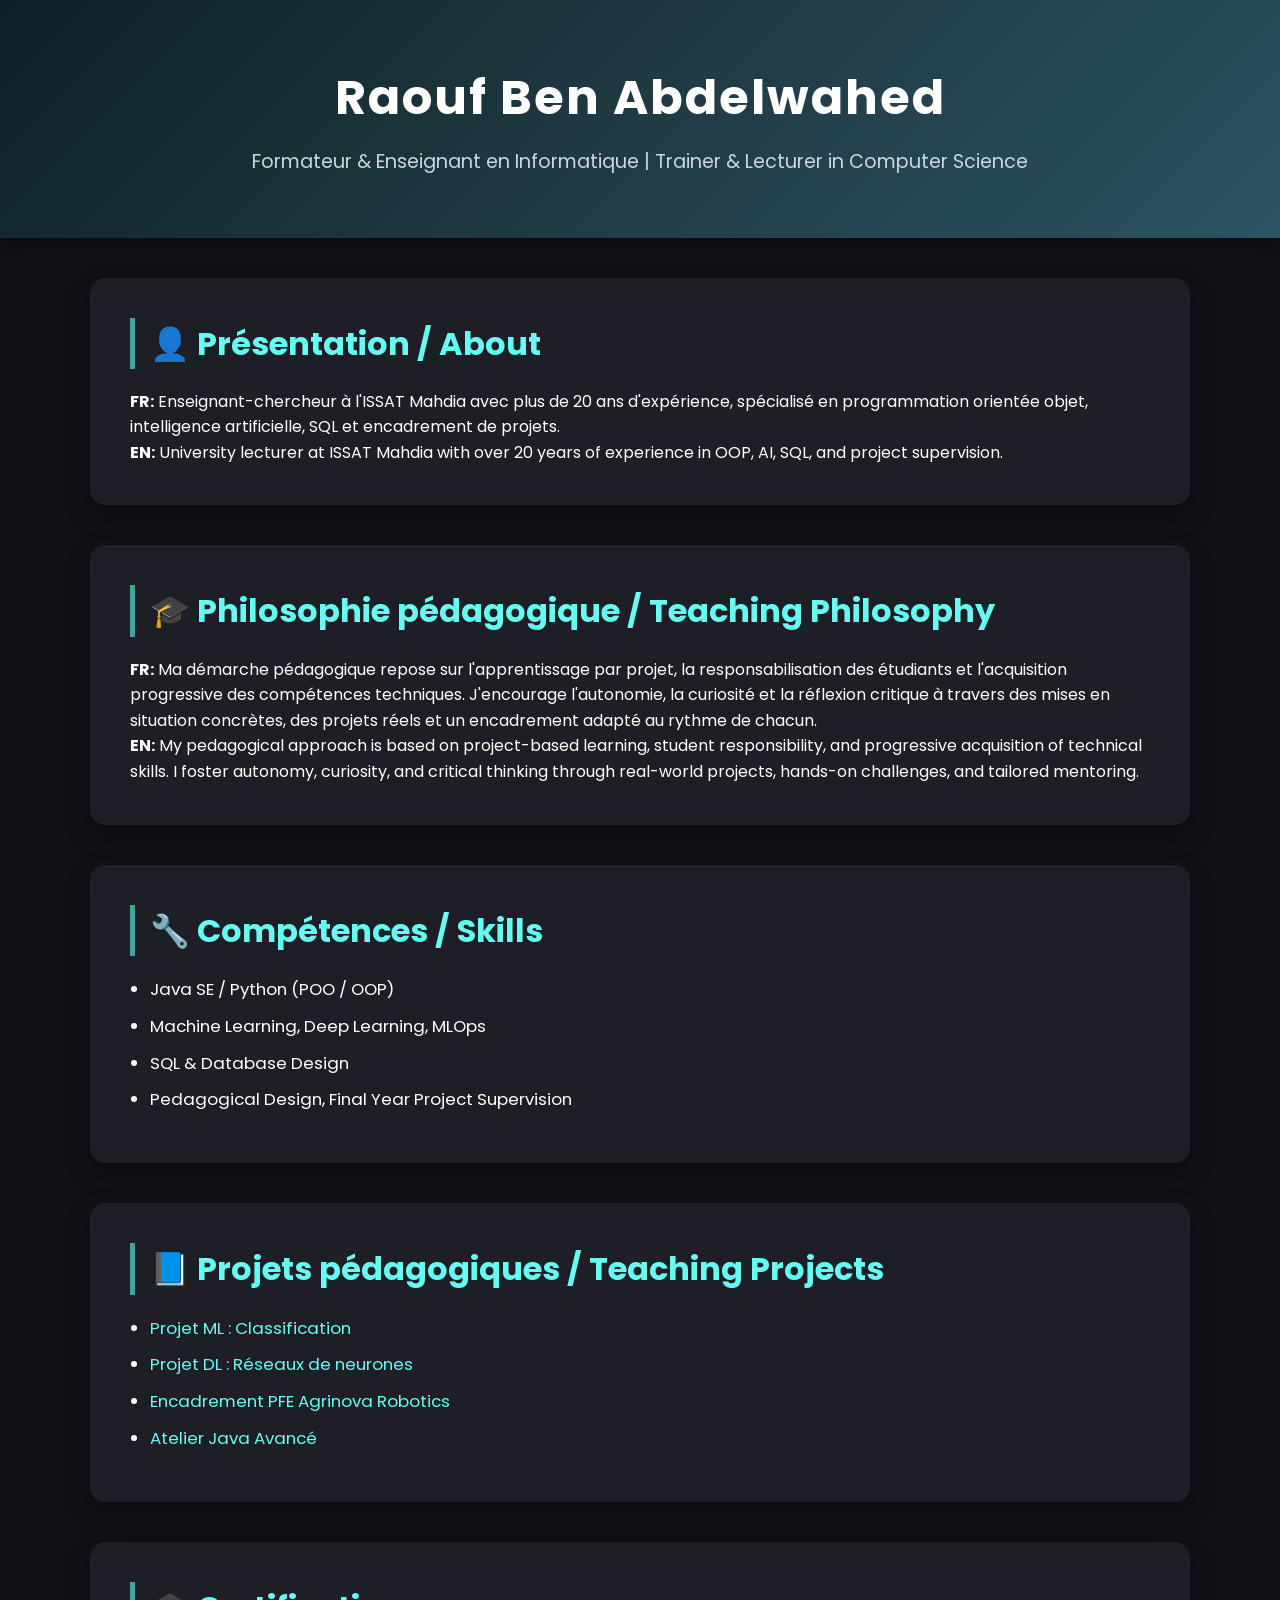
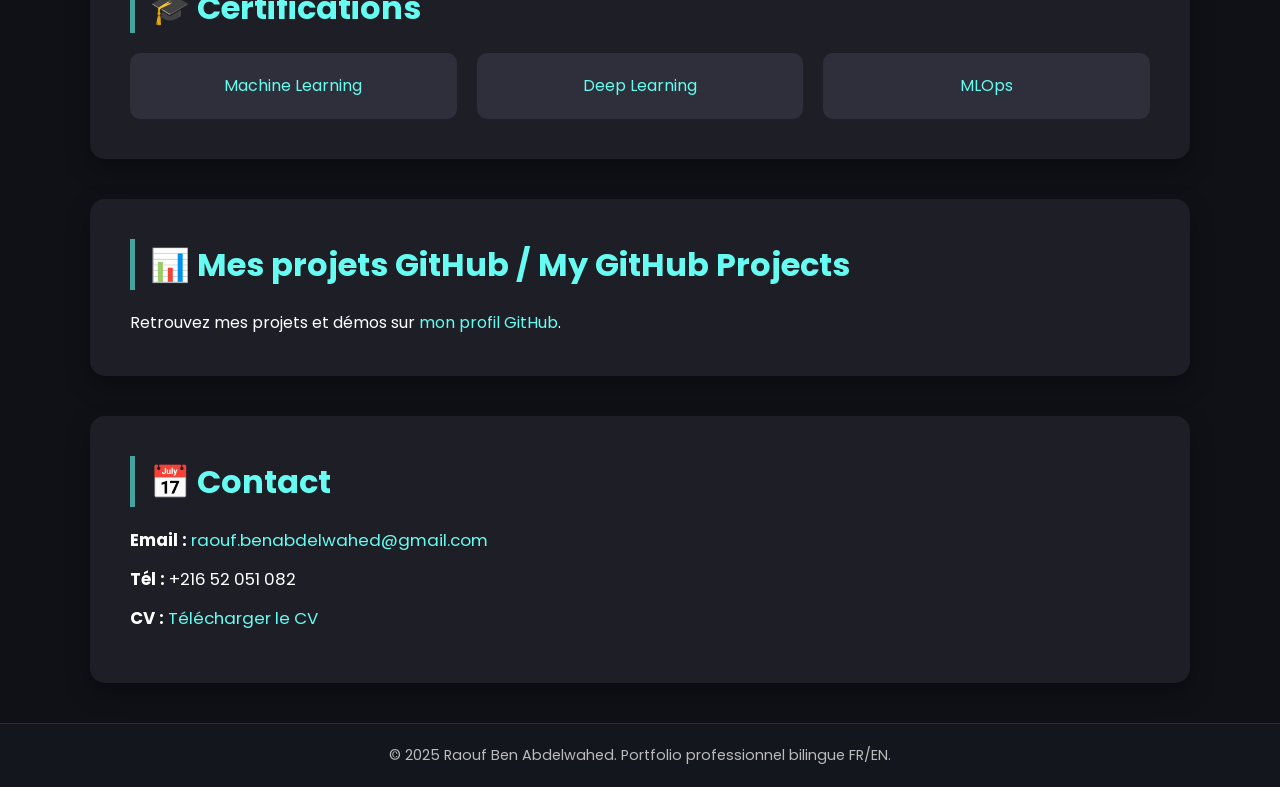
==== index.html @ 5d16b305 "Update index.html" ====
<!DOCTYPE html>
<html lang="fr">
<head>
  <meta charset="UTF-8">
  <meta name="viewport" content="width=device-width, initial-scale=1.0">
  <title>Raouf Ben Abdelwahed - Portfolio</title>
  <link href="https://fonts.googleapis.com/css2?family=Poppins:wght@300;500;700&display=swap" rel="stylesheet">
  <link rel="stylesheet" href="styles.css">
</head>
<body>
  <header>
    <h1>Raouf Ben Abdelwahed</h1>
    <p>Formateur & Enseignant en Informatique | Trainer & Lecturer in Computer Science</p>
  </header>

  <section>
    <h2>👤 Présentation / About</h2>
    <p><strong>FR:</strong> Enseignant-chercheur à l'ISSAT Mahdia avec plus de 20 ans d'expérience, spécialisé en programmation orientée objet, intelligence artificielle, SQL et encadrement de projets.</p>
    <p><strong>EN:</strong> University lecturer at ISSAT Mahdia with over 20 years of experience in OOP, AI, SQL, and project supervision.</p>
  </section>

  <section>
    <h2>🎓 Philosophie pédagogique / Teaching Philosophy</h2>
    <p><strong>FR:</strong> Ma démarche pédagogique repose sur l'apprentissage par projet, la responsabilisation des étudiants et l'acquisition progressive des compétences techniques. J'encourage l'autonomie, la curiosité et la réflexion critique à travers des mises en situation concrètes, des projets réels et un encadrement adapté au rythme de chacun.</p>
    <p><strong>EN:</strong> My pedagogical approach is based on project-based learning, student responsibility, and progressive acquisition of technical skills. I foster autonomy, curiosity, and critical thinking through real-world projects, hands-on challenges, and tailored mentoring.</p>
  </section>

  <section>
    <h2>🔧 Compétences / Skills</h2>
    <ul>
      <li>Java SE / Python (POO / OOP)</li>
      <li>Machine Learning, Deep Learning, MLOps</li>
      <li>SQL & Database Design</li>
      <li>Pedagogical Design, Final Year Project Supervision</li>
    </ul>
  </section>

  <section>
    <h2>📘 Projets pédagogiques / Teaching Projects</h2>
    <ul>
      <li><a href="Certifications/Raouf-Ben-Abdelwahed-ML.pdf">Projet ML : Classification</a></li>
      <li><a href="Certifications/Raouf-Ben-Abdelwahed-DL.pdf">Projet DL : Réseaux de neurones</a></li>
      <li><a href="Encadrement des Projets de Fin d'Etude/PFE Agrinova_Robotics.pdf">Encadrement PFE Agrinova Robotics</a></li>
      <li><a href="Supports de cours et d'ateliers pratiques/Atelier 3_ JAVA.pdf">Atelier Java Avancé</a></li>
    </ul>
  </section>

  <section>
    <h2>🎓 Certifications</h2>
    <div class="grid">
      <div><a href="Certifications/Raouf-Ben-Abdelwahed-ML.pdf">Machine Learning</a></div>
      <div><a href="Certifications/Raouf-Ben-Abdelwahed-DL.pdf">Deep Learning</a></div>
      <div><a href="Certifications/Raouf-Ben-Abdelwahed-ML_OPS.pdf">MLOps</a></div>
    </div>
  </section>

  <section>
    <h2>📊 Mes projets GitHub / My GitHub Projects</h2>
    <p>Retrouvez mes projets et démos sur <a href="https://github.com/raouf-benabdelwahed" target="_blank">mon profil GitHub</a>.</p>
  </section>

  <section>
    <h2>📅 Contact</h2>
    <div class="contact-info">
      <p><strong>Email :</strong> <a href="mailto:raouf.benabdelwahed@gmail.com">raouf.benabdelwahed@gmail.com</a></p>
      <p><strong>Tél :</strong> +216 52 051 082</p>
      <p><strong>CV :</strong> <a href="CV_Raouf_Ben_Abdelwahed.docx.pdf">Télécharger le CV</a></p>
    </div>
  </section>

  <footer>
    &copy; 2025 Raouf Ben Abdelwahed. Portfolio professionnel bilingue FR/EN.
  </footer>
</body>
</html>
---- styles.css ----
/* Portfolio Styling - Dark Theme Modern */

* {
  box-sizing: border-box;
  margin: 0;
  padding: 0;
}

body {
  font-family: 'Poppins', sans-serif;
  background: #0f1117;
  color: #ffffff;
  line-height: 1.6;
}

header {
  background: linear-gradient(135deg, #0f2027, #203a43, #2c5364);
  color: white;
  padding: 60px 20px;
  text-align: center;
  box-shadow: 0 4px 12px rgba(0, 0, 0, 0.4);
}

header h1 {
  font-size: 3rem;
  margin-bottom: 10px;
  letter-spacing: 2px;
}

header p {
  font-size: 1.2rem;
  color: #cbd5e1;
}

section {
  max-width: 1100px;
  background: #1e1f26;
  margin: 40px auto;
  padding: 40px;
  border-radius: 15px;
  box-shadow: 0 10px 25px rgba(0, 0, 0, 0.3);
  transition: transform 0.3s ease;
}

section:hover {
  transform: translateY(-3px);
}

h2 {
  font-size: 2rem;
  margin-bottom: 20px;
  color: #66fcf1;
  border-left: 5px solid #45a29e;
  padding-left: 15px;
}

ul {
  margin: 20px 0 0 20px;
}

ul li {
  margin-bottom: 10px;
  font-size: 1.05rem;
}

a {
  color: #66fcf1;
  text-decoration: none;
  transition: all 0.3s ease;
}

a:hover {
  color: #ffffff;
  text-decoration: underline;
}

.grid {
  display: flex;
  flex-wrap: wrap;
  gap: 20px;
  margin-top: 20px;
}

.grid div {
  flex: 1 1 30%;
  background: #2e2f3a;
  padding: 20px;
  border-radius: 10px;
  text-align: center;
  transition: background 0.3s ease;
}

.grid div:hover {
  background: #3c3f4e;
}

footer {
  text-align: center;
  padding: 20px;
  background: #13161c;
  color: #bbb;
  font-size: 0.9rem;
  border-top: 1px solid #2c2f38;
}

.contact-info p {
  margin-bottom: 12px;
  font-size: 1.05rem;
}
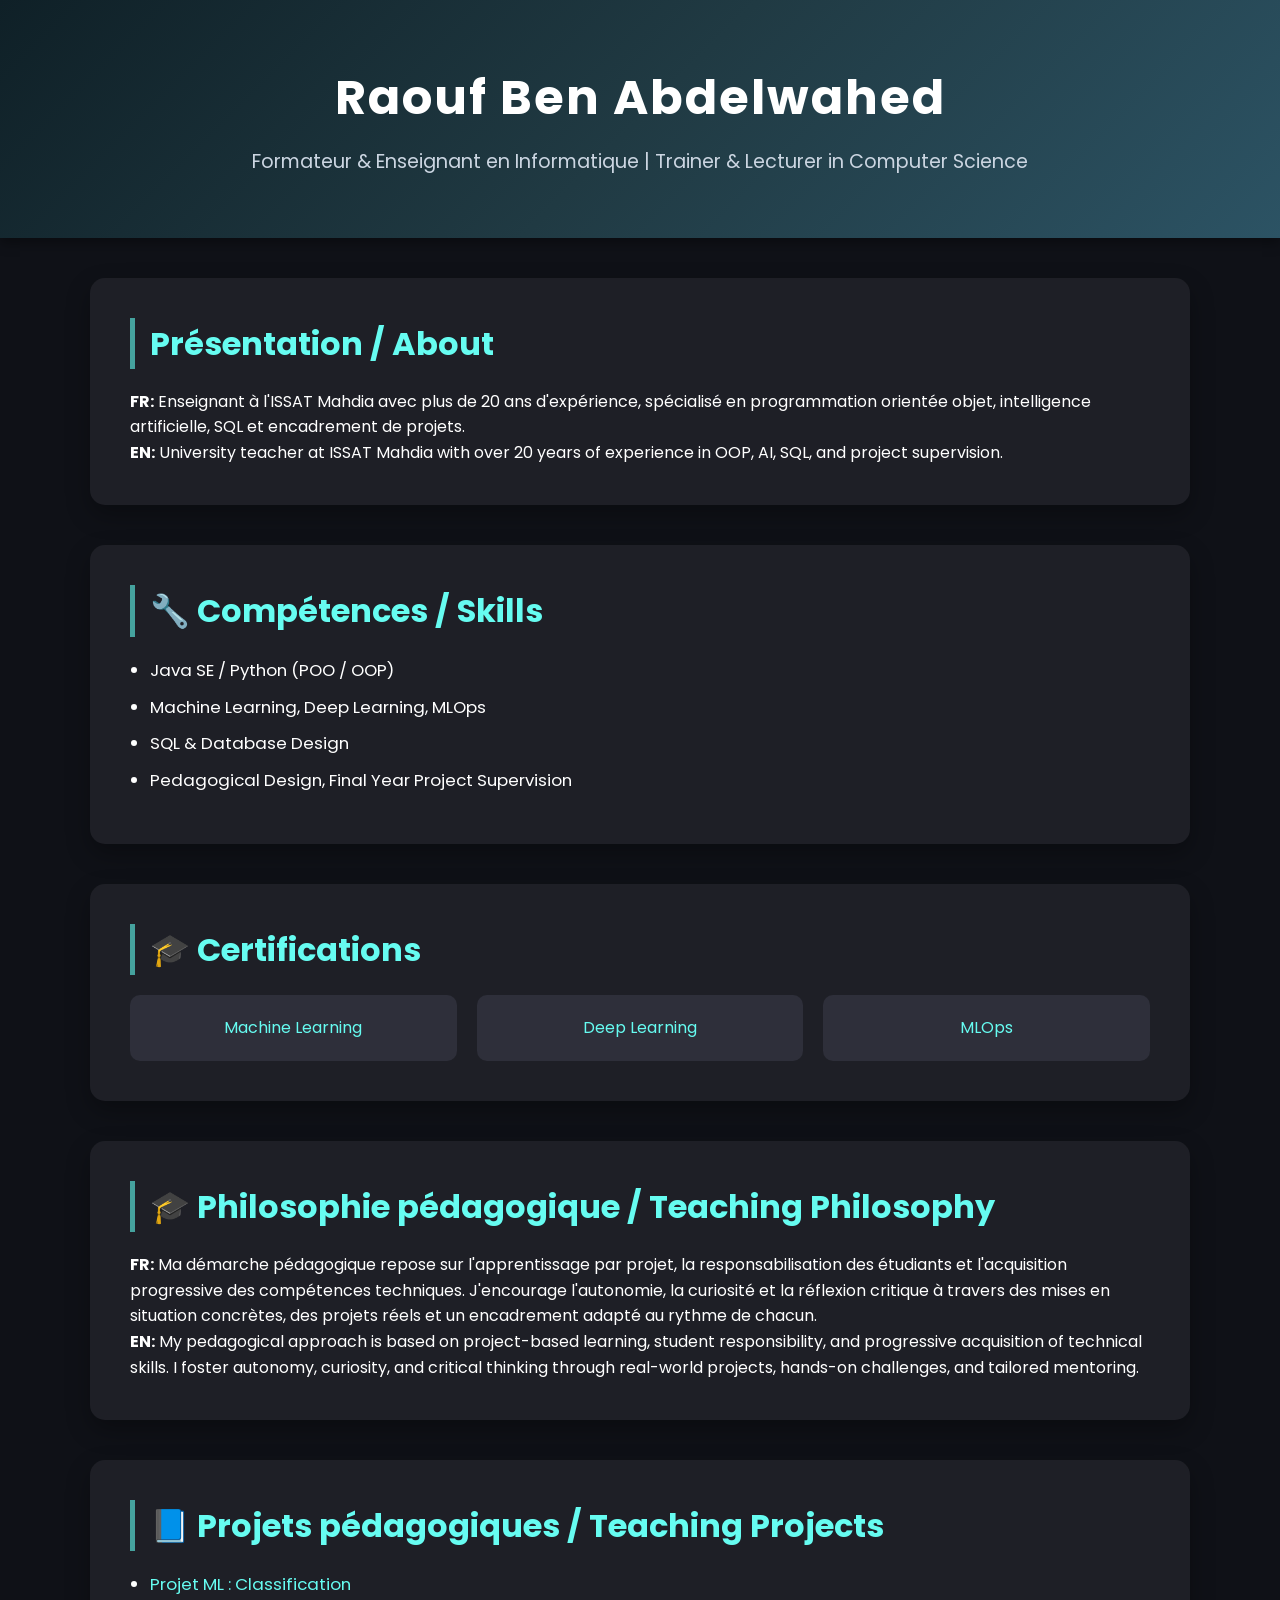
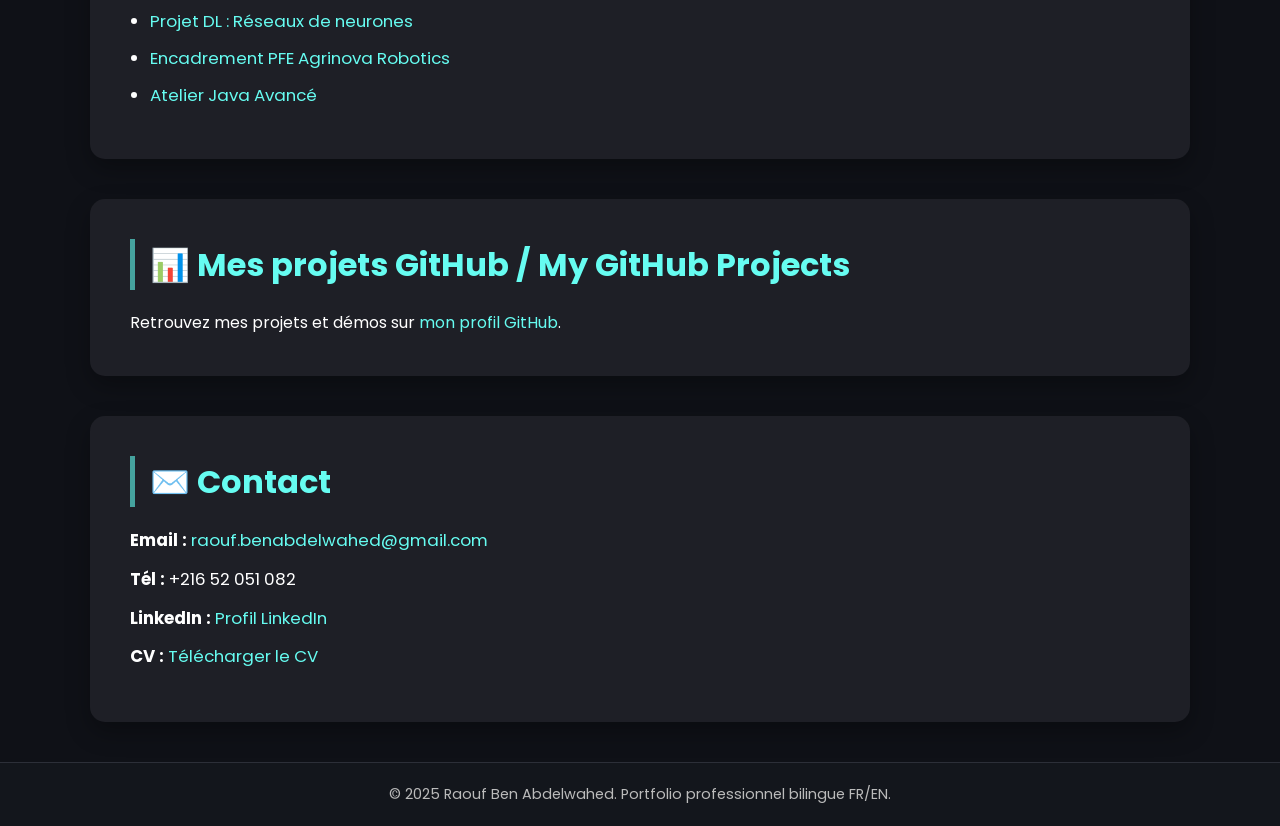
==== commit 4daabe75: "Update index.html" ====
--- a/index.html
+++ b/index.html
@@ -14,15 +14,11 @@
   </header>
 
   <section>
-    <h2>👤 Présentation / About</h2>
-    <p><strong>FR:</strong> Enseignant-chercheur à l'ISSAT Mahdia avec plus de 20 ans d'expérience, spécialisé en programmation orientée objet, intelligence artificielle, SQL et encadrement de projets.</p>
-    <p><strong>EN:</strong> University lecturer at ISSAT Mahdia with over 20 years of experience in OOP, AI, SQL, and project supervision.</p>
-  </section>
-
-  <section>
-    <h2>🎓 Philosophie pédagogique / Teaching Philosophy</h2>
-    <p><strong>FR:</strong> Ma démarche pédagogique repose sur l'apprentissage par projet, la responsabilisation des étudiants et l'acquisition progressive des compétences techniques. J'encourage l'autonomie, la curiosité et la réflexion critique à travers des mises en situation concrètes, des projets réels et un encadrement adapté au rythme de chacun.</p>
-    <p><strong>EN:</strong> My pedagogical approach is based on project-based learning, student responsibility, and progressive acquisition of technical skills. I foster autonomy, curiosity, and critical thinking through real-world projects, hands-on challenges, and tailored mentoring.</p>
+    <h2>
+      Présentation / About
+    </h2>
+    <p><strong>FR:</strong> Enseignant à l'ISSAT Mahdia avec plus de 20 ans d'expérience, spécialisé en programmation orientée objet, intelligence artificielle, SQL et encadrement de projets.</p>
+    <p><strong>EN:</strong> University teacher at ISSAT Mahdia with over 20 years of experience in OOP, AI, SQL, and project supervision.</p>
   </section>
 
   <section>
@@ -34,6 +30,22 @@
       <li>Pedagogical Design, Final Year Project Supervision</li>
     </ul>
   </section>
+  <section>
+    <h2>🎓 Certifications</h2>
+    <div class="grid">
+      <div><a href="Certifications/Raouf-Ben-Abdelwahed-ML.pdf">Machine Learning</a></div>
+      <div><a href="Certifications/Raouf-Ben-Abdelwahed-DL.pdf">Deep Learning</a></div>
+      <div><a href="Certifications/Raouf-Ben-Abdelwahed-ML_OPS.pdf">MLOps</a></div>
+    </div>
+  </section>
+  <section>
+    <h2>🎓 Philosophie pédagogique / Teaching Philosophy</h2>
+    <p><strong>FR:</strong> Ma démarche pédagogique repose sur l'apprentissage par projet, la responsabilisation des étudiants et l'acquisition progressive des compétences techniques. J'encourage l'autonomie, la curiosité et la réflexion critique à travers des mises en situation concrètes, des projets réels et un encadrement adapté au rythme de chacun.</p>
+    <p><strong>EN:</strong> My pedagogical approach is based on project-based learning, student responsibility, and progressive acquisition of technical skills. I foster autonomy, curiosity, and critical thinking through real-world projects, hands-on challenges, and tailored mentoring.</p>
+  </section>
+  
+
+  
 
   <section>
     <h2>📘 Projets pédagogiques / Teaching Projects</h2>
@@ -45,25 +57,18 @@
     </ul>
   </section>
 
-  <section>
-    <h2>🎓 Certifications</h2>
-    <div class="grid">
-      <div><a href="Certifications/Raouf-Ben-Abdelwahed-ML.pdf">Machine Learning</a></div>
-      <div><a href="Certifications/Raouf-Ben-Abdelwahed-DL.pdf">Deep Learning</a></div>
-      <div><a href="Certifications/Raouf-Ben-Abdelwahed-ML_OPS.pdf">MLOps</a></div>
-    </div>
-  </section>
-
+  
   <section>
     <h2>📊 Mes projets GitHub / My GitHub Projects</h2>
     <p>Retrouvez mes projets et démos sur <a href="https://github.com/raouf-benabdelwahed" target="_blank">mon profil GitHub</a>.</p>
   </section>
 
   <section>
-    <h2>📅 Contact</h2>
+    <h2>✉️ Contact</h2>
     <div class="contact-info">
       <p><strong>Email :</strong> <a href="mailto:raouf.benabdelwahed@gmail.com">raouf.benabdelwahed@gmail.com</a></p>
       <p><strong>Tél :</strong> +216 52 051 082</p>
+      <p><strong>LinkedIn :</strong><a href="https://www.linkedin.com/in/raouf-ben-abdelwahed-57bb5544/"> Profil LinkedIn</a></p>
       <p><strong>CV :</strong> <a href="CV_Raouf_Ben_Abdelwahed.docx.pdf">Télécharger le CV</a></p>
     </div>
   </section>
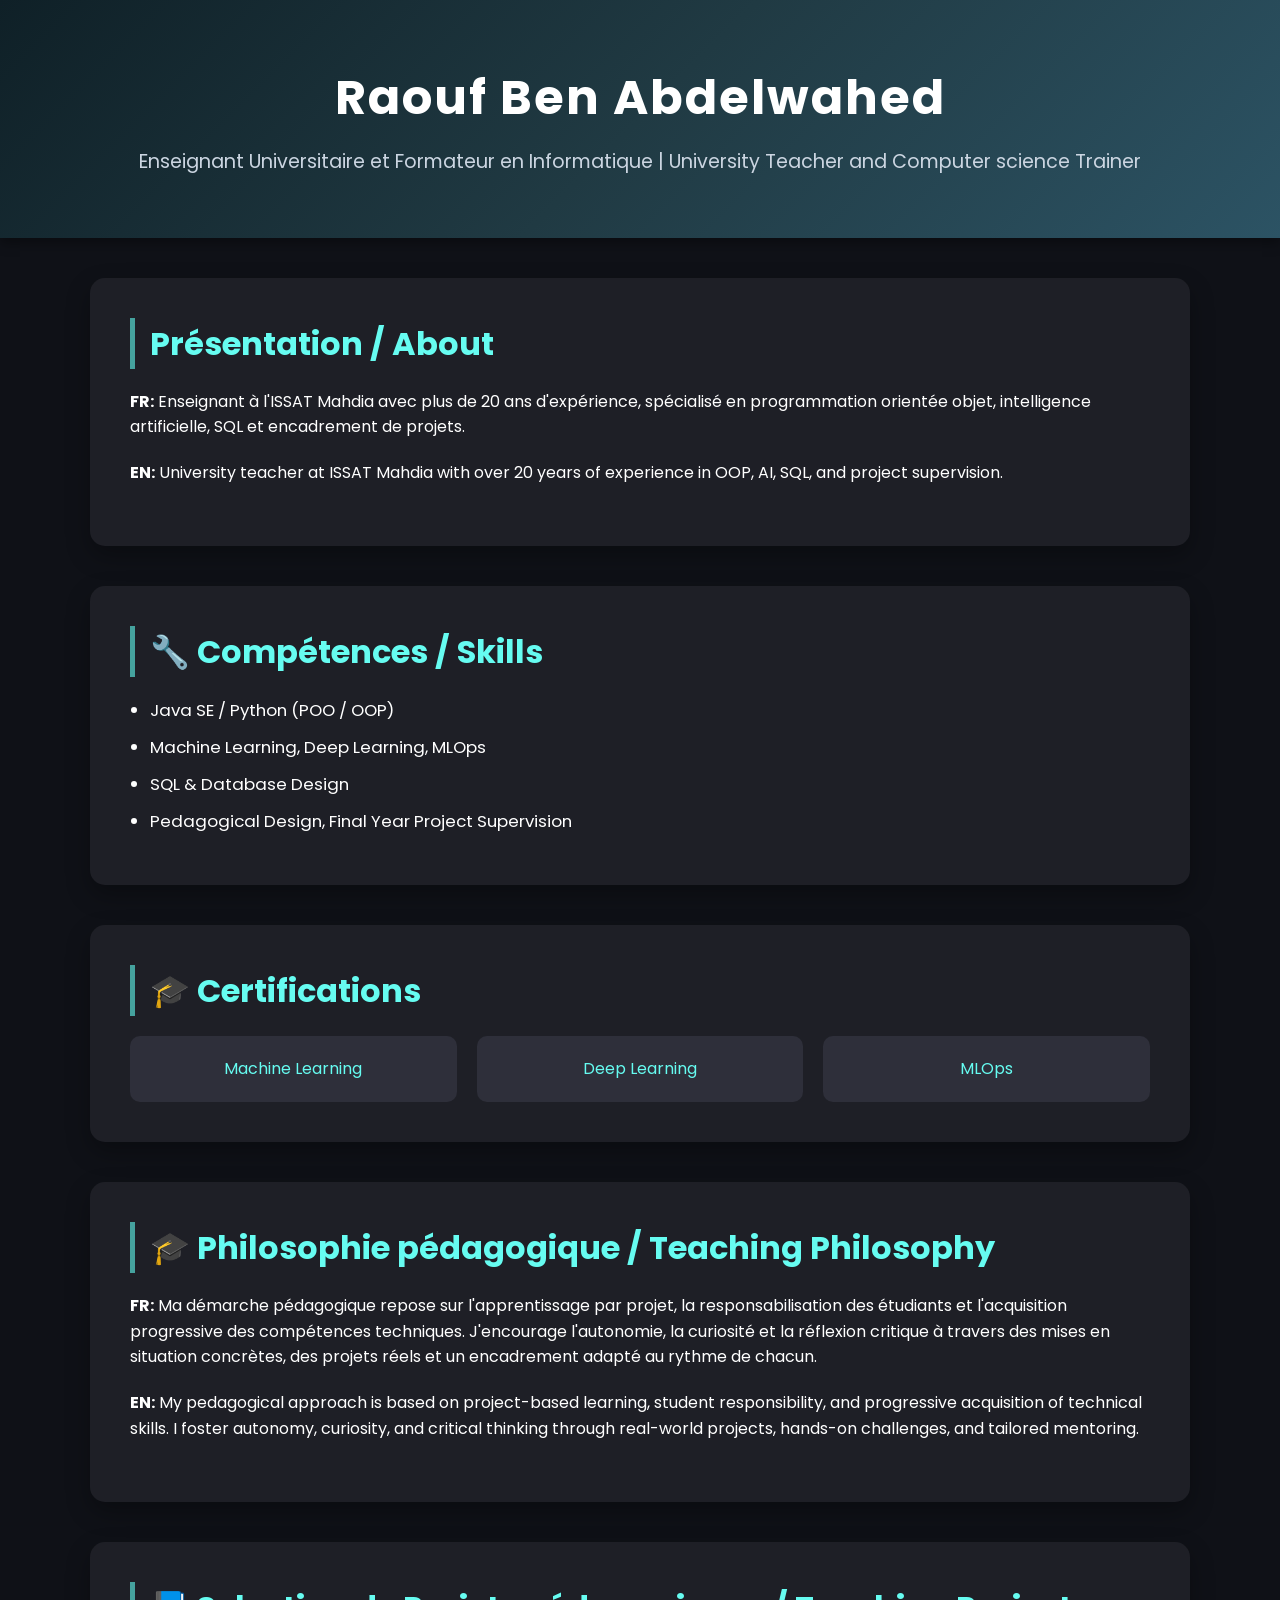
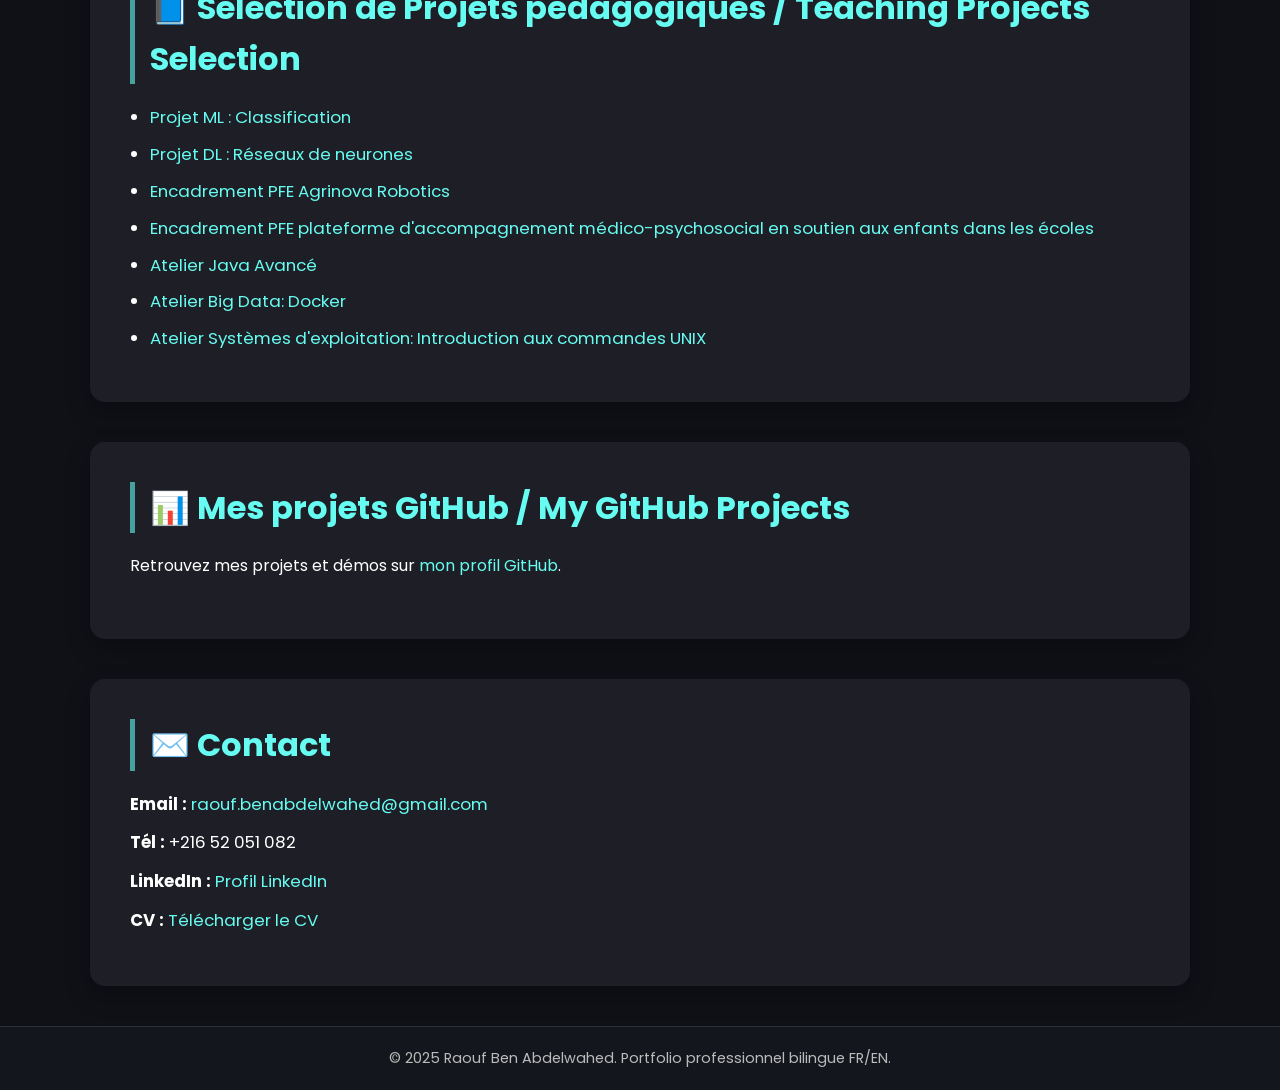
==== commit f7be058e: "Update index.html" ====
--- a/index.html
+++ b/index.html
@@ -10,7 +10,7 @@
 <body>
   <header>
     <h1>Raouf Ben Abdelwahed</h1>
-    <p>Formateur & Enseignant en Informatique | Trainer & Lecturer in Computer Science</p>
+    <p>Enseignant Universitaire et Formateur en Informatique | University Teacher and Computer science Trainer</p>
   </header>
 
   <section>
@@ -48,12 +48,15 @@
   
 
   <section>
-    <h2>📘 Projets pédagogiques / Teaching Projects</h2>
+    <h2>📘 Selection de Projets pédagogiques / Teaching Projects Selection</h2>
     <ul>
       <li><a href="Certifications/Raouf-Ben-Abdelwahed-ML.pdf">Projet ML : Classification</a></li>
       <li><a href="Certifications/Raouf-Ben-Abdelwahed-DL.pdf">Projet DL : Réseaux de neurones</a></li>
       <li><a href="Encadrement des Projets de Fin d'Etude/PFE Agrinova_Robotics.pdf">Encadrement PFE Agrinova Robotics</a></li>
-      <li><a href="Supports de cours et d'ateliers pratiques/Atelier 3_ JAVA.pdf">Atelier Java Avancé</a></li>
+      <li><a href="Encadrement des Projets de Fin d'Etude/PFE Conception et développement d'une plateforme d'accompagnement médico-psychosocial en soutien aux enfants dans les écoles.pdf">Encadrement PFE plateforme d'accompagnement médico-psychosocial en soutien aux enfants dans les écoles</a></li>
+      <li><a href="Supports de cours et d'ateliers pratiques/Atelier 2_ Programmation avancée (Java)-2.pdf">Atelier Java Avancé</a></li>
+      <li><a href="Supports de cours et d'ateliers pratiques/BIG DATA Atelier2.pdf">Atelier Big Data: Docker</a></li>
+       <li><a href="Supports de cours et d'ateliers pratiques/Systèmes d'exploitation Atelier 1.pdf">Atelier Systèmes d'exploitation: Introduction aux commandes UNIX</a></li>
     </ul>
   </section>
 
--- a/styles.css
+++ b/styles.css
@@ -40,6 +40,9 @@
   border-radius: 15px;
   box-shadow: 0 10px 25px rgba(0, 0, 0, 0.3);
   transition: transform 0.3s ease;
+}
+section p{
+  margin-bottom: 2%;
 }
 
 section:hover {
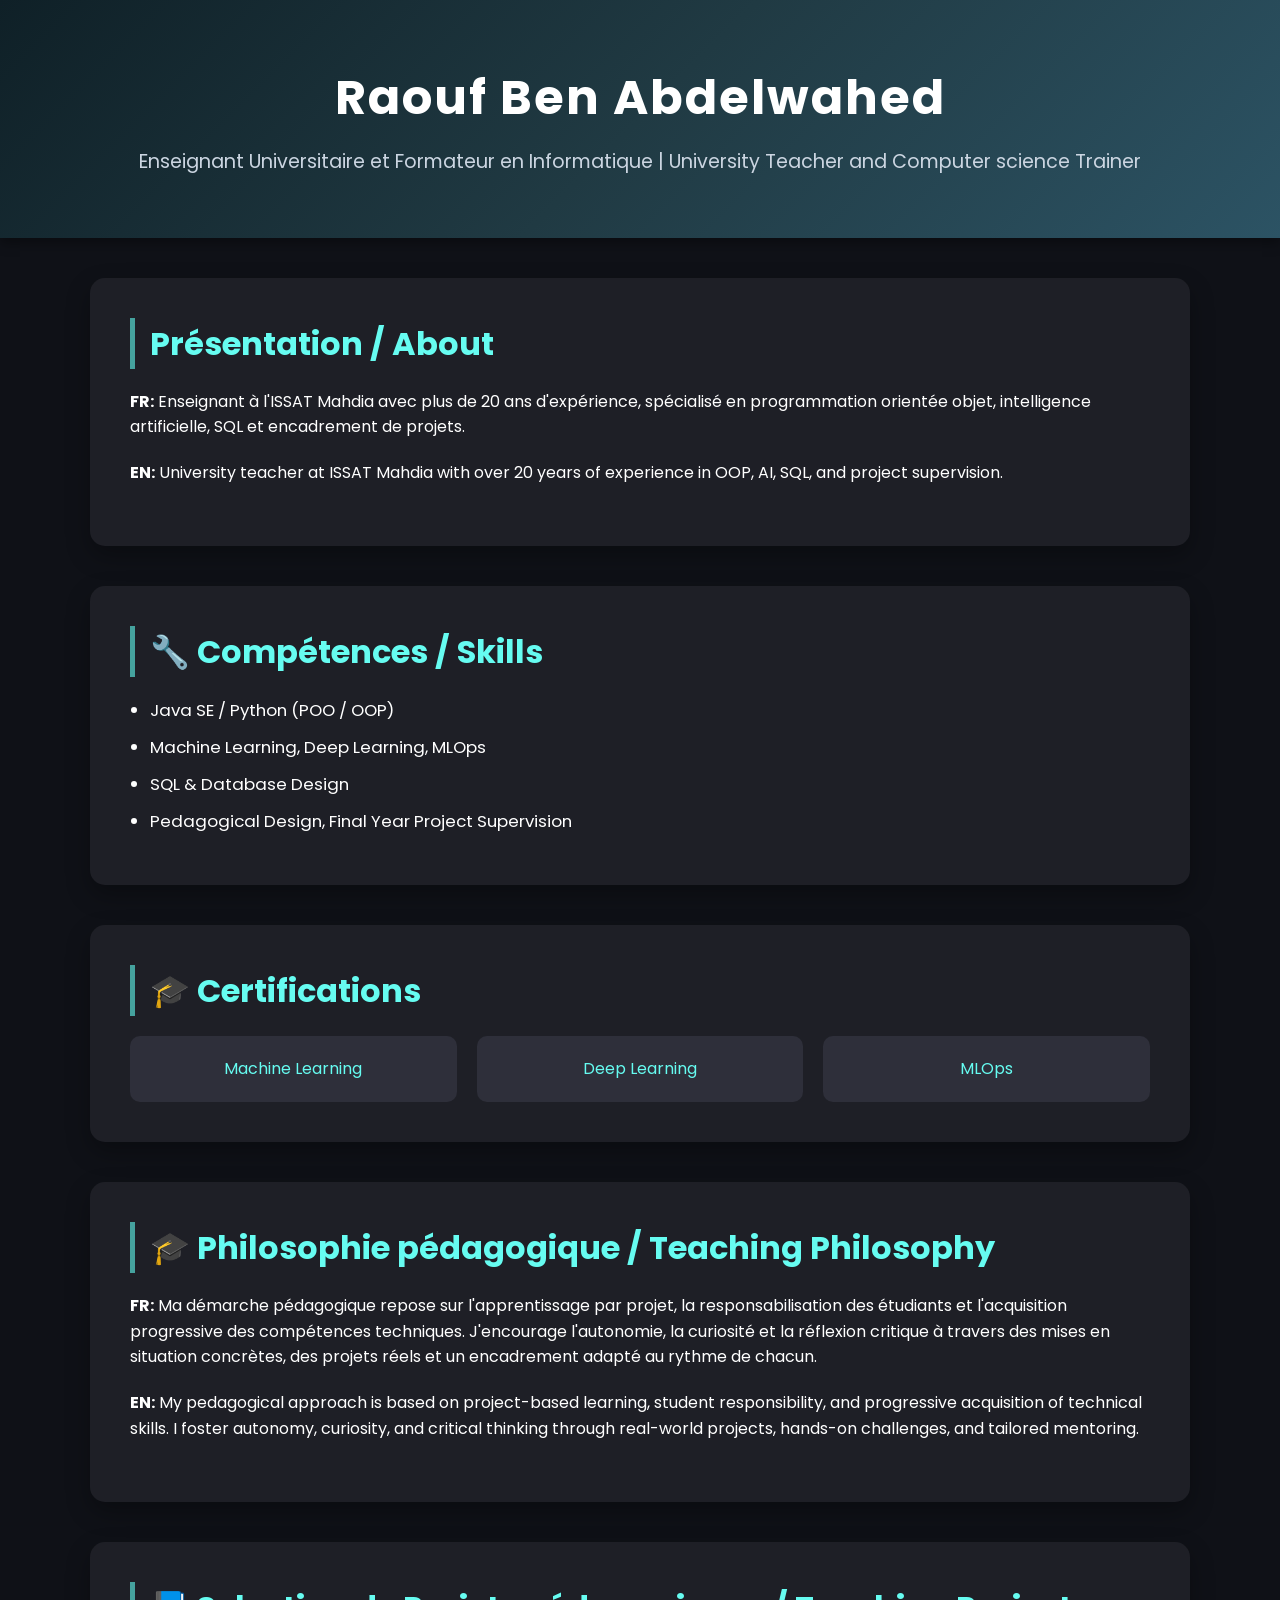
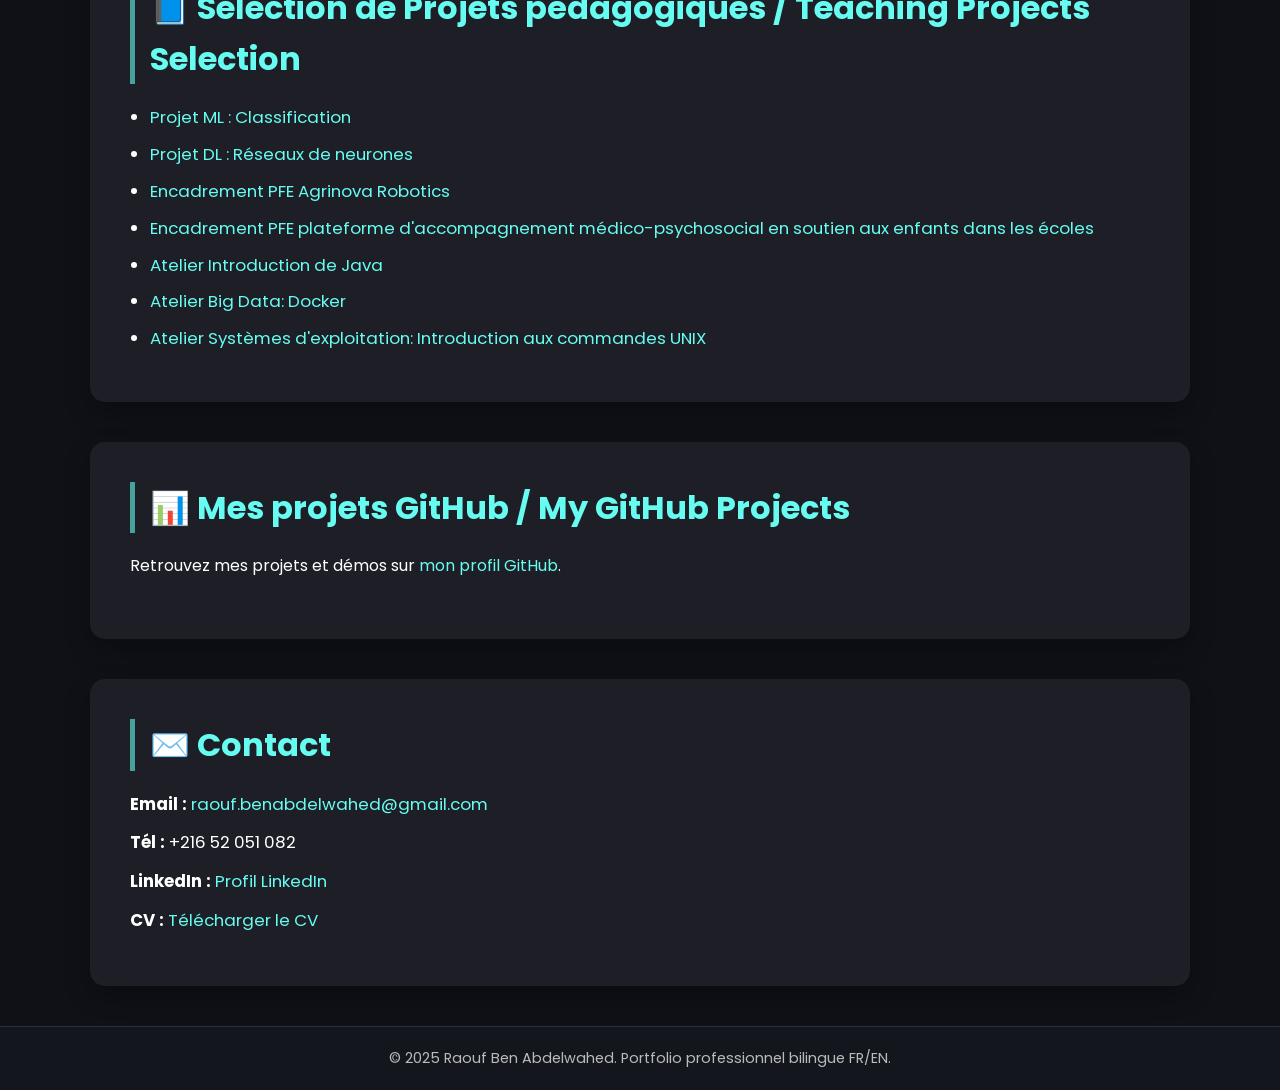
==== commit 076971ee: "Update index.html" ====
--- a/index.html
+++ b/index.html
@@ -50,11 +50,11 @@
   <section>
     <h2>📘 Selection de Projets pédagogiques / Teaching Projects Selection</h2>
     <ul>
-      <li><a href="Certifications/Raouf-Ben-Abdelwahed-ML.pdf">Projet ML : Classification</a></li>
-      <li><a href="Certifications/Raouf-Ben-Abdelwahed-DL.pdf">Projet DL : Réseaux de neurones</a></li>
+      <li><a href="Supports de cours et d'ateliers pratiques/Classification Lab.html"/>Projet ML : Classification</a></li>
+      <li><a href="Supports de cours et d'ateliers pratiques/Convolutional Neural Network.html">Projet DL : Réseaux de neurones</a></li>
       <li><a href="Encadrement des Projets de Fin d'Etude/PFE Agrinova_Robotics.pdf">Encadrement PFE Agrinova Robotics</a></li>
       <li><a href="Encadrement des Projets de Fin d'Etude/PFE Conception et développement d'une plateforme d'accompagnement médico-psychosocial en soutien aux enfants dans les écoles.pdf">Encadrement PFE plateforme d'accompagnement médico-psychosocial en soutien aux enfants dans les écoles</a></li>
-      <li><a href="Supports de cours et d'ateliers pratiques/Atelier 2_ Programmation avancée (Java)-2.pdf">Atelier Java Avancé</a></li>
+      <li><a href="Supports de cours et d'ateliers pratiques/Module1_Introduction_Java.pdf">Atelier Introduction de Java</a></li>
       <li><a href="Supports de cours et d'ateliers pratiques/BIG DATA Atelier2.pdf">Atelier Big Data: Docker</a></li>
        <li><a href="Supports de cours et d'ateliers pratiques/Systèmes d'exploitation Atelier 1.pdf">Atelier Systèmes d'exploitation: Introduction aux commandes UNIX</a></li>
     </ul>
